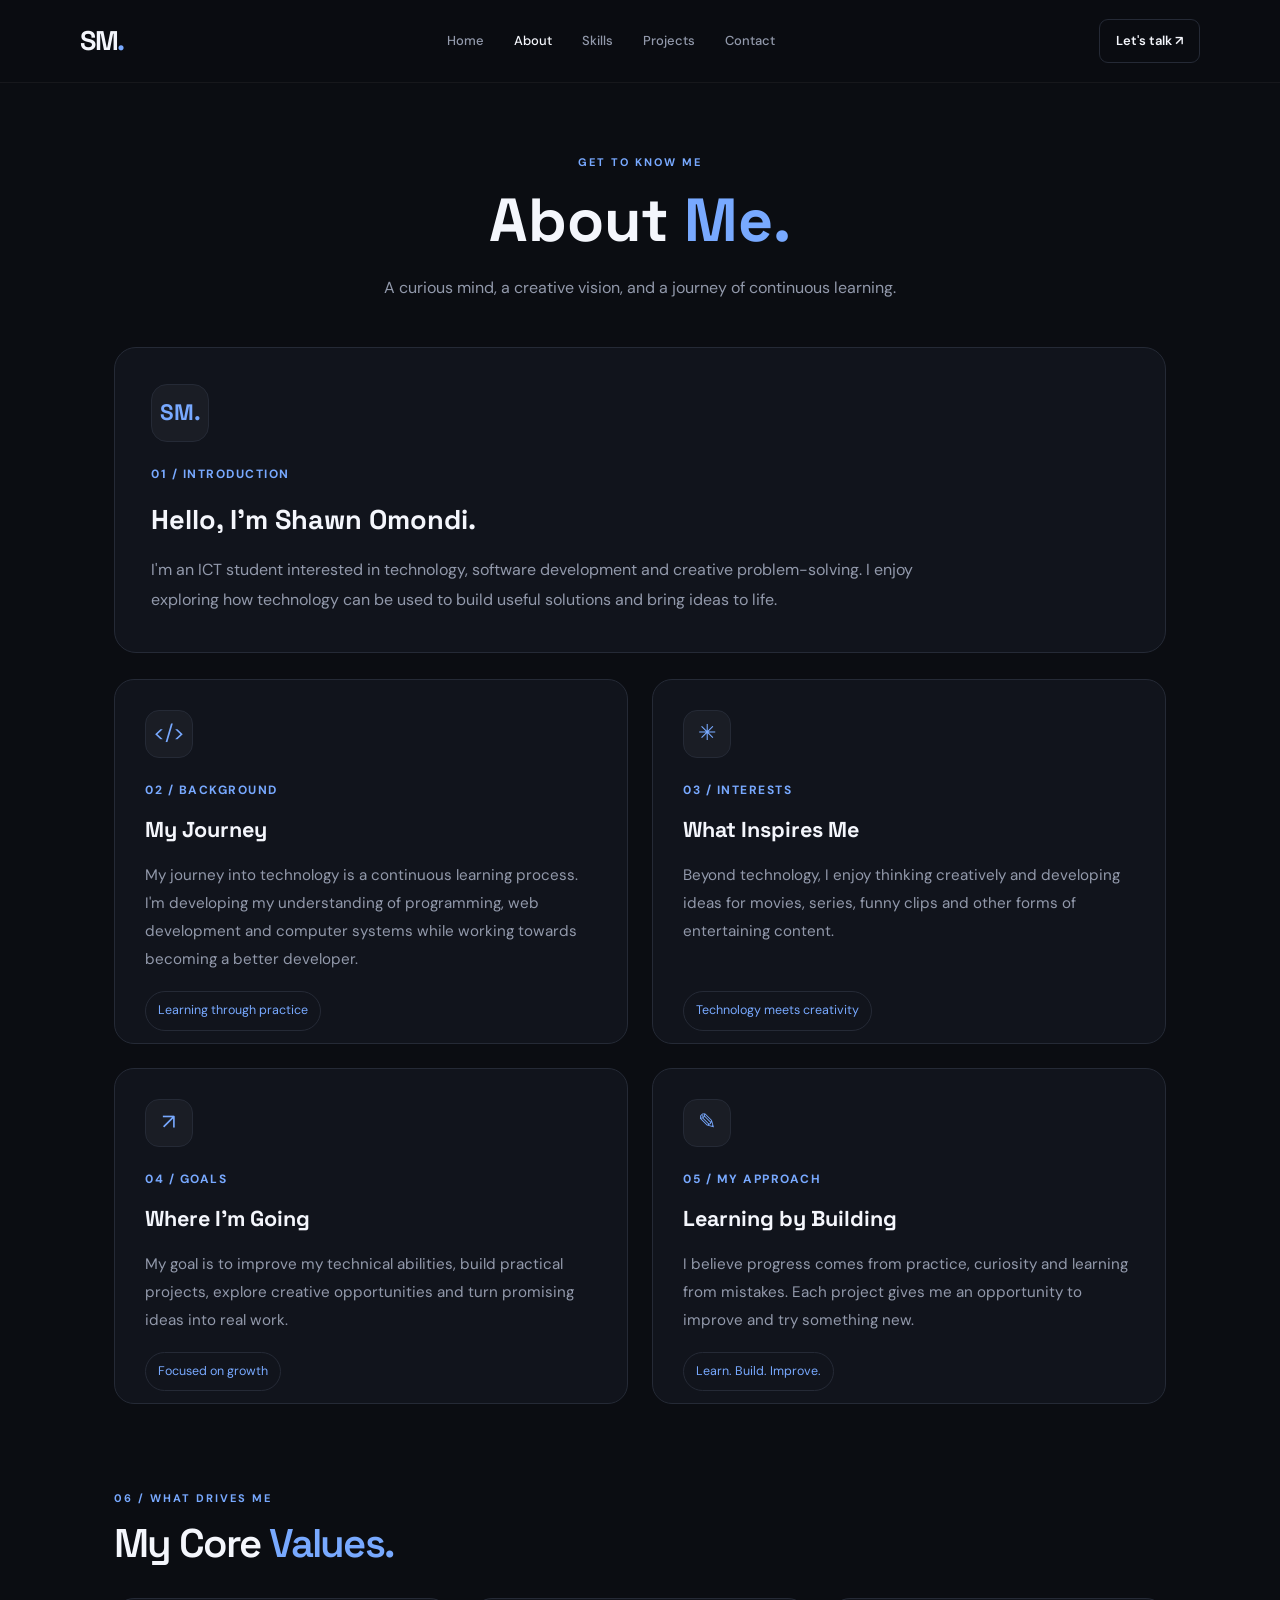
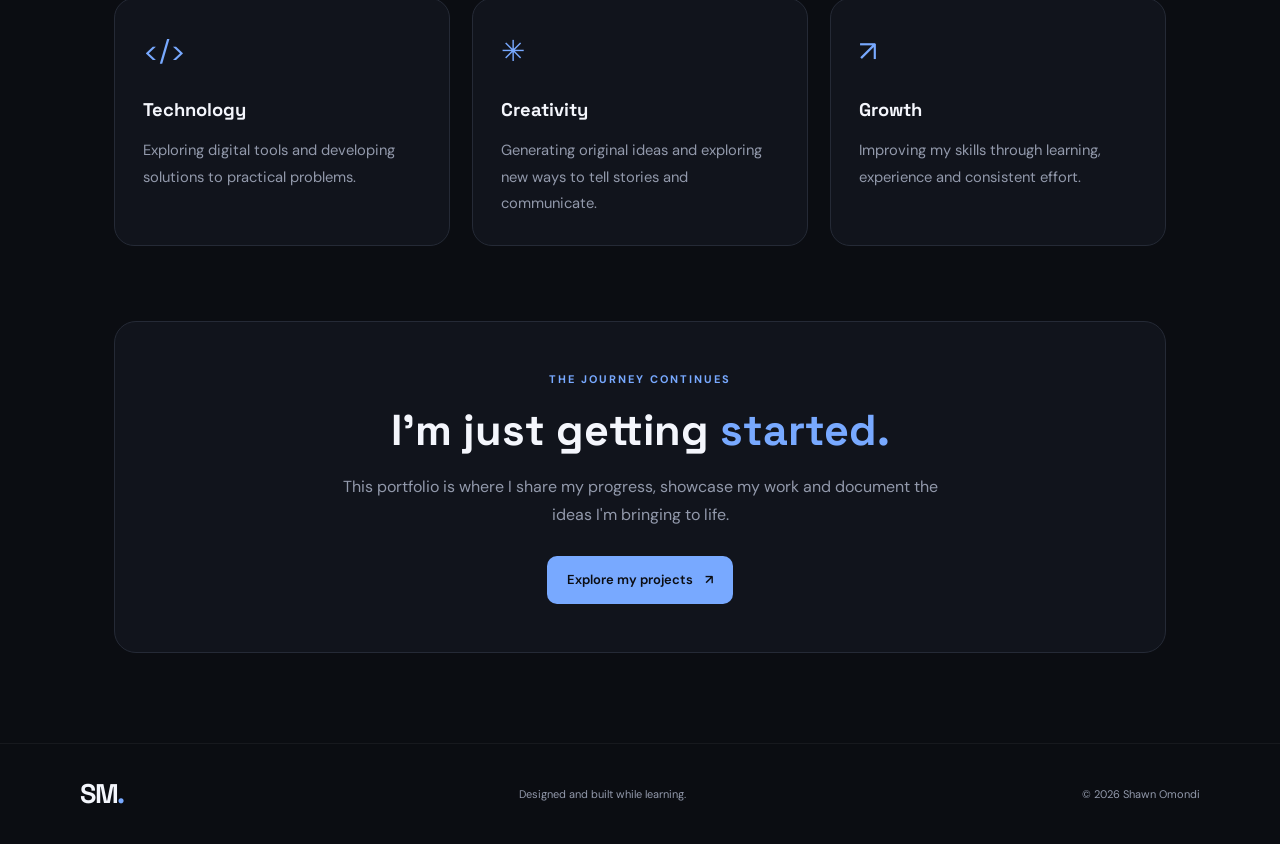
==== about.html @ 98541214 "Add files via upload" ====
<!DOCTYPE html>
<html lang="en">

<head>
    <meta charset="UTF-8">
    <meta name="viewport" content="width=device-width, initial-scale=1.0">

    <meta name="description"
          content="Learn more about Shawn Omondi, an ICT student, aspiring developer and creative thinker.">

    <title>About | Shawn Omondi</title>

    <!-- Google Fonts -->
    <link rel="preconnect" href="https://fonts.googleapis.com">
    <link rel="preconnect" href="https://fonts.gstatic.com" crossorigin>

    <link href="https://fonts.googleapis.com/css2?family=DM+Sans:wght@400;500;600;700&family=Space+Grotesk:wght@400;500;600;700&display=swap"
          rel="stylesheet">

    <!-- Shared stylesheet -->
    <link rel="stylesheet" href="style.css">
</head>

<body>

    <!-- Website navigation -->
    <header class="header">

        <nav class="navbar container" aria-label="Main navigation">

            <a href="index.html" class="logo">
                SM<span>.</span>
            </a>

            <div class="nav-links">
                <a href="index.html" class="nav-link">Home</a>
                <a href="about.html" class="nav-link active">About</a>
                <a href="skills.html" class="nav-link">Skills</a>
                <a href="projects.html" class="nav-link">Projects</a>
                <a href="contact.html" class="nav-link">Contact</a>
            </div>

            <a href="contact.html" class="nav-button">Let's talk ↗</a>

        </nav>

    </header>


    <!-- Main About page -->
    <main>

        <section class="about-section container">

            <!-- Page heading -->
            <div class="about-heading">

                <p class="eyebrow">GET TO KNOW ME</p>

                <h1>
                    About <span class="accent">Me.</span>
                </h1>

                <p class="about-intro">
                    A curious mind, a creative vision, and a journey
                    of continuous learning.
                </p>

            </div>


            <!-- Introduction card -->
            <section class="about-main-card">

                <div class="about-card-icon">SM<span>.</span></div>

                <p class="eyebrow">01 / INTRODUCTION</p>

                <h2>Hello, I'm Shawn Omondi.</h2>

                <p>
                    I'm an ICT student interested in technology,
                    software development and creative problem-solving.
                    I enjoy exploring how technology can be used to
                    build useful solutions and bring ideas to life.
                </p>

            </section>


            <!-- Background and interests cards -->
            <div class="about-grid">

                <!-- Background card -->
                <article class="about-info-card">

                    <div class="about-info-icon">&lt;/&gt;</div>

                    <p class="eyebrow">02 / BACKGROUND</p>

                    <h2>My Journey</h2>

                    <p>
                        My journey into technology is a continuous
                        learning process. I'm developing my
                        understanding of programming, web development
                        and computer systems while working towards
                        becoming a better developer.
                    </p>

                    <span class="about-card-label">
                        Learning through practice
                    </span>

                </article>


                <!-- Interests card -->
                <article class="about-info-card">

                    <div class="about-info-icon">✳</div>

                    <p class="eyebrow">03 / INTERESTS</p>

                    <h2>What Inspires Me</h2>

                    <p>
                        Beyond technology, I enjoy thinking creatively
                        and developing ideas for movies, series, funny
                        clips and other forms of entertaining content.
                    </p>

                    <span class="about-card-label">
                        Technology meets creativity
                    </span>

                </article>


                <!-- Goals card -->
                <article class="about-info-card">

                    <div class="about-info-icon">↗</div>

                    <p class="eyebrow">04 / GOALS</p>

                    <h2>Where I'm Going</h2>

                    <p>
                        My goal is to improve my technical abilities,
                        build practical projects, explore creative
                        opportunities and turn promising ideas into
                        real work.
                    </p>

                    <span class="about-card-label">
                        Focused on growth
                    </span>

                </article>


                <!-- Personal approach card -->
                <article class="about-info-card">

                    <div class="about-info-icon">✎</div>

                    <p class="eyebrow">05 / MY APPROACH</p>

                    <h2>Learning by Building</h2>

                    <p>
                        I believe progress comes from practice,
                        curiosity and learning from mistakes.
                        Each project gives me an opportunity to
                        improve and try something new.
                    </p>

                    <span class="about-card-label">
                        Learn. Build. Improve.
                    </span>

                </article>

            </div>


            <!-- Personal values -->
            <section class="about-values">

                <div class="section-heading">

                    <p class="eyebrow">06 / WHAT DRIVES ME</p>

                    <h2>
                        My Core <span class="accent">Values.</span>
                    </h2>

                </div>


                <div class="values-grid">

                    <article class="value-card">

                        <div class="value-icon">&lt;/&gt;</div>

                        <h3>Technology</h3>

                        <p>
                            Exploring digital tools and developing
                            solutions to practical problems.
                        </p>

                    </article>


                    <article class="value-card">

                        <div class="value-icon">✳</div>

                        <h3>Creativity</h3>

                        <p>
                            Generating original ideas and exploring
                            new ways to tell stories and communicate.
                        </p>

                    </article>


                    <article class="value-card">

                        <div class="value-icon">↗</div>

                        <h3>Growth</h3>

                        <p>
                            Improving my skills through learning,
                            experience and consistent effort.
                        </p>

                    </article>

                </div>

            </section>


            <!-- Closing card -->
            <section class="about-closing">

                <p class="eyebrow">THE JOURNEY CONTINUES</p>

                <h2>
                    I'm just getting <span class="accent">started.</span>
                </h2>

                <p>
                    This portfolio is where I share my progress,
                    showcase my work and document the ideas I'm
                    bringing to life.
                </p>

                <a href="projects.html" class="button button-primary">
                    Explore my projects <span>↗</span>
                </a>

            </section>

        </section>

    </main>


    <!-- Website footer -->
    <footer class="footer">

        <div class="container footer-content">

            <a href="index.html" class="logo">
                SM<span>.</span>
            </a>

            <p>Designed and built while learning.</p>

            <p>&copy; 2026 Shawn Omondi</p>

        </div>

    </footer>

</body>

</html>
---- style.css ----
/* ========================================
   1. DESIGN SYSTEM
======================================== */

:root {
    --bg: #0b0d12;
    --surface: #11141c;
    --surface-hover: #171b26;
    --border: #252a36;

    --text: #f4f6fc;
    --muted: #9299ab;

    --accent: #78a9ff;
    --accent-hover: #a1c2ff;

    --font-body: "DM Sans", sans-serif;
    --font-heading: "Space Grotesk", sans-serif;

    --container-width: 1120px;
    --radius: 16px;

    --transition: 220ms ease;
}


/* ========================================
   2. RESET AND BASE STYLES
======================================== */

* {
    box-sizing: border-box;
    margin: 0;
    padding: 0;
}

html {
    scroll-behavior: smooth;
    scroll-padding-top: 100px;
}

body {
    background: var(--bg);
    color: var(--text);
    font-family: var(--font-body);
    font-size: 16px;
    line-height: 1.7;
    -webkit-font-smoothing: antialiased;
}

a {
    color: inherit;
    text-decoration: none;
}

button,
a {
    -webkit-tap-highlight-color: transparent;
}

button:focus-visible,
a:focus-visible {
    outline: 2px solid var(--accent);
    outline-offset: 5px;
}

::selection {
    background: var(--accent);
    color: var(--bg);
}

.container {
    width: min(
        var(--container-width),
        calc(100% - 48px)
    );
    margin-inline: auto;
}

.accent {
    color: var(--accent);
}


/* ========================================
   3. NAVIGATION
======================================== */

.header {
    position: sticky;
    top: 0;
    z-index: 100;

    background: rgb(11 13 18 / 88%);
    border-bottom: 1px solid rgb(255 255 255 / 5%);

    backdrop-filter: blur(16px);
    -webkit-backdrop-filter: blur(16px);
}

.navbar {
    min-height: 82px;

    display: flex;
    align-items: center;
    justify-content: space-between;
    gap: 28px;
}

.logo {
    font-family: var(--font-heading);
    font-size: 27px;
    font-weight: 700;
    letter-spacing: -1.5px;
}

.logo span {
    color: var(--accent);
}

.nav-links {
    display: flex;
    align-items: center;
    gap: 30px;
}

.nav-link {
    color: var(--muted);
    font-size: 13px;
    font-weight: 500;

    transition: color var(--transition);
}

.nav-link:hover,
.nav-link.active {
    color: var(--text);
}

.nav-button {
    padding: 10px 16px;

    border: 1px solid var(--border);
    border-radius: 9px;

    font-size: 13px;
    font-weight: 600;

    transition:
        border-color var(--transition),
        background var(--transition);
}

.nav-button:hover {
    border-color: var(--accent);
    background: var(--surface);
}


/* ========================================
   4. HERO SECTION
======================================== */

.hero {
    min-height: 620px;
    padding-block: 100px 110px;

    display: grid;
    grid-template-columns: 1.1fr 0.9fr;
    align-items: center;
    gap: 60px;
}

.hero-content {
    max-width: 620px;
}

.availability {
    width: fit-content;

    display: flex;
    align-items: center;
    gap: 9px;

    padding: 7px 12px;
    margin-bottom: 32px;

    color: var(--muted);
    background: var(--surface);

    border: 1px solid var(--border);
    border-radius: 100px;

    font-size: 12px;
}

.status-dot {
    width: 7px;
    height: 7px;

    background: #7ee0ad;
    border-radius: 50%;

    box-shadow: 0 0 12px rgb(126 224 173 / 30%);
}

.eyebrow {
    color: var(--accent);

    font-size: 11px;
    font-weight: 700;
    letter-spacing: 2px;
}

.hero h1 {
    margin-top: 10px;

    font-family: var(--font-heading);
    font-size: clamp(46px, 6vw, 76px);
    font-weight: 700;
    letter-spacing: -4px;
    line-height: 1.12;
}

.hero h2 {
    max-width: 500px;
    margin-top: 18px;

    color: #c5cbd8;

    font-family: var(--font-heading);
    font-size: clamp(21px, 2.6vw, 29px);
    font-weight: 500;
    line-height: 1.4;
    letter-spacing: -0.8px;
}

.hero-description {
    max-width: 490px;
    margin-top: 22px;

    color: var(--muted);
    font-size: 15px;
    line-height: 1.9;
}

.hero-actions {
    display: flex;
    flex-wrap: wrap;
    align-items: center;
    gap: 13px;

    margin-top: 30px;
}

.button {
    min-height: 48px;
    padding: 12px 19px;

    display: inline-flex;
    align-items: center;
    justify-content: center;
    gap: 12px;

    border: 1px solid transparent;
    border-radius: 10px;

    font-size: 13px;
    font-weight: 600;

    transition:
        transform var(--transition),
        background var(--transition),
        border-color var(--transition);
}

.button:hover {
    transform: translateY(-2px);
}

.button-primary {
    color: #0b0d12;
    background: var(--accent);
}

.button-primary:hover {
    background: var(--accent-hover);
}

.button-secondary {
    color: var(--text);
    border-color: var(--border);
    background: transparent;
}

.button-secondary:hover {
    background: var(--surface);
    border-color: #41495c;
}

.hero-footer {
    display: flex;
    align-items: center;
    flex-wrap: wrap;
    gap: 13px;

    margin-top: 48px;

    color: #777f92;
    font-size: 10px;
    font-weight: 700;
    letter-spacing: 1.2px;
}

.footer-divider {
    width: 4px;
    height: 4px;

    background: var(--accent);
    border-radius: 50%;
}


/* ========================================
   5. HERO VISUAL
======================================== */

.hero-visual {
    min-height: 390px;

    position: relative;

    display: grid;
    place-items: center;
}

.visual-orbit {
    position: absolute;

    border: 1px solid rgb(120 169 255 / 12%);
    border-radius: 50%;
}

.orbit-one {
    width: 330px;
    height: 330px;
}

.orbit-two {
    width: 440px;
    height: 440px;

    border-color: rgb(120 169 255 / 7%);
}

.visual-card {
    width: min(100%, 320px);
    padding: 30px;

    position: relative;
    z-index: 2;

    background: linear-gradient(
        145deg,
        #171c28,
        #10131b
    );

    border: 1px solid #2a3141;
    border-radius: 20px;

    box-shadow: 0 30px 100px rgb(0 0 0 / 35%);
}

.visual-label {
    color: var(--muted);

    font-size: 10px;
    font-weight: 700;
    letter-spacing: 1.8px;
}

.visual-symbol {
    margin-top: 25px;

    color: var(--accent);

    font-family: var(--font-heading);
    font-size: 64px;
    font-weight: 700;
    line-height: 1.2;
    letter-spacing: -5px;
}

.visual-card h3 {
    margin-top: 14px;

    font-family: var(--font-heading);
    font-size: 21px;
    letter-spacing: -0.5px;
}

.visual-card > p {
    margin-top: 8px;

    color: var(--muted);
    font-size: 12px;
    line-height: 1.8;
}

.visual-tags {
    display: flex;
    flex-wrap: wrap;
    gap: 8px;

    margin-top: 24px;
}

.visual-tags span,
.project-tags span {
    padding: 5px 9px;

    color: #bdc9e1;
    background: #20283a;

    border: 1px solid #303b52;
    border-radius: 6px;

    font-size: 10px;
    font-weight: 600;
}

.floating-badge {
    padding: 10px 13px;

    position: absolute;
    z-index: 3;

    background: #171c28;
    border: 1px solid var(--border);
    border-radius: 10px;

    font-size: 11px;
    font-weight: 600;

    box-shadow: 0 10px 30px rgb(0 0 0 / 25%);

    animation: float 4s ease-in-out infinite;
}

.floating-badge span {
    margin-right: 5px;
    color: var(--accent);
}

.badge-top {
    top: 65px;
    right: 0;
}

.badge-bottom {
    bottom: 55px;
    left: 0;
    animation-delay: -2s;
}

@keyframes float {
    0%, 100% {
        transform: translateY(0);
    }

    50% {
        transform: translateY(-7px);
    }
}


/* ========================================
   6. GENERAL SECTIONS
======================================== */

.section {
    padding-block: 100px;
    border-top: 1px solid rgb(255 255 255 / 5%);
}

.section-heading {
    max-width: 650px;
    margin-bottom: 42px;
}

.section-heading h2,
.contact-card h2 {
    margin-top: 12px;

    font-family: var(--font-heading);
    font-size: clamp(32px, 4vw, 46px);
    font-weight: 600;
    line-height: 1.2;
    letter-spacing: -1.8px;
}

.section-description {
    margin-top: 15px;
    color: var(--muted);
    font-size: 14px;
}


/* ========================================
   7. ABOUT SECTION
======================================== */

.about-content {
    max-width: 760px;
}

.about-content p {
    color: var(--muted);
    font-size: 16px;
    line-height: 2;
}

.about-content p + p {
    margin-top: 18px;
}


/* ========================================
   8. SKILLS SECTION
======================================== */

.skills-grid {
    display: grid;
    grid-template-columns: repeat(3, minmax(0, 1fr));
    gap: 18px;
}

.skill-card {
    min-height: 225px;
    padding: 25px;

    background: var(--surface);
    border: 1px solid var(--border);
    border-radius: var(--radius);

    transition:
        transform var(--transition),
        border-color var(--transition),
        background var(--transition);
}

.skill-card:hover {
    transform: translateY(-5px);

    background: var(--surface-hover);
    border-color: #465675;
}

.skill-number {
    color: var(--accent);
    font-size: 11px;
    font-weight: 700;
}

.skill-card h3 {
    margin-top: 22px;

    font-family: var(--font-heading);
    font-size: 21px;
}

.skill-card p {
    margin-top: 8px;

    color: var(--muted);
    font-size: 12px;
    line-height: 1.8;
}

.skill-status {
    display: inline-block;
    margin-top: 20px;

    color: #a8c3ff;
    font-size: 10px;
    font-weight: 700;
    letter-spacing: 0.5px;
}


/* ========================================
   9. PROJECTS SECTION
======================================== */

.projects-grid {
    display: grid;
    grid-template-columns: repeat(2, minmax(0, 1fr));
    gap: 22px;
}

.project-card {
    overflow: hidden;

    background: var(--surface);
    border: 1px solid var(--border);
    border-radius: var(--radius);

    transition:
        transform var(--transition),
        border-color var(--transition);
}

.project-card:hover {
    transform: translateY(-5px);
    border-color: #465675;
}

.project-preview {
    min-height: 220px;
    padding: 22px;

    display: flex;
    align-items: flex-start;
    justify-content: space-between;

    background:
        radial-gradient(
            circle at 80% 75%,
            rgb(120 169 255 / 17%),
            transparent 45%
        ),
        #151a26;
}

.project-preview > span {
    color: #a4aec3;

    font-size: 10px;
    font-weight: 700;
    letter-spacing: 1px;
}

.preview-symbol {
    align-self: center;

    color: var(--accent);

    font-family: var(--font-heading);
    font-size: 58px;
    font-weight: 700;
}

.preview-two {
    background:
        radial-gradient(
            circle at 25% 30%,
            rgb(174 140 255 / 16%),
            transparent 45%
        ),
        #171522;
}

.preview-two .preview-symbol {
    color: #b9a0ff;
}

.project-info {
    padding: 25px;
}

.project-type {
    color: var(--accent);

    font-size: 10px;
    font-weight: 700;
    letter-spacing: 1.2px;
}

.project-info h3 {
    margin-top: 9px;

    font-family: var(--font-heading);
    font-size: 23px;
}

.project-info > p:not(.project-type) {
    margin-top: 10px;

    color: var(--muted);
    font-size: 13px;
    line-height: 1.8;
}

.project-tags {
    display: flex;
    flex-wrap: wrap;
    gap: 8px;

    margin-top: 18px;
}


/* ========================================
   10. CONTACT SECTION
======================================== */

.contact-card {
    padding: 65px 35px;

    text-align: center;

    background:
        radial-gradient(
            circle at 50% 0%,
            rgb(120 169 255 / 10%),
            transparent 60%
        ),
        var(--surface);

    border: 1px solid var(--border);
    border-radius: 22px;
}

.contact-card h2 {
    max-width: 650px;
    margin: 14px auto 0;
}

.contact-card > p:not(.eyebrow) {
    max-width: 550px;
    margin: 18px auto 25px;

    color: var(--muted);
    font-size: 14px;
    line-height: 1.9;
}


/* ========================================
   11. FOOTER
======================================== */

.footer {
    border-top: 1px solid rgb(255 255 255 / 5%);
}

.footer-content {
    min-height: 100px;

    display: flex;
    align-items: center;
    justify-content: space-between;
    gap: 20px;
}

.footer-content p {
    color: var(--muted);
    font-size: 11px;
}


/* ========================================
   12. RESPONSIVE DESIGN
======================================== */

@media (max-width: 900px) {
    .nav-links {
        gap: 16px;
    }

    .hero {
        grid-template-columns: 1fr;
        gap: 35px;

        padding-block: 80px;
    }

    .hero-content {
        max-width: 700px;
    }

    .hero-visual {
        min-height: 390px;
    }

    .skills-grid {
        grid-template-columns: repeat(2, minmax(0, 1fr));
    }
}


@media (max-width: 600px) {
    .container {
        width: calc(100% - 36px);
    }

    .navbar {
        min-height: 72px;
        gap: 12px;
    }

    .logo {
        font-size: 24px;
    }

    .nav-links {
        max-width: 100%;

        overflow-x: auto;
        gap: 18px;

        scrollbar-width: none;
    }

    .nav-links::-webkit-scrollbar {
        display: none;
    }

    .nav-link {
        flex-shrink: 0;
        font-size: 12px;
    }

    .nav-button {
        display: none;
    }

    .hero {
        padding-block: 65px 75px;
    }

    .availability {
        margin-bottom: 25px;
    }

    .hero h1 {
        font-size: clamp(42px, 11vw, 60px);
        letter-spacing: -2.5px;
    }

    .hero h2 {
        font-size: 22px;
    }

    .hero-description {
        font-size: 14px;
    }

    .hero-footer {
        gap: 9px;
        font-size: 8px;
    }

    .hero-visual {
        min-height: 340px;
    }

    .orbit-one {
        width: 260px;
        height: 260px;
    }

    .orbit-two {
        width: 320px;
        height: 320px;
    }

    .visual-card {
        max-width: 285px;
        padding: 24px;
    }

    .badge-top {
        top: 25px;
    }

    .badge-bottom {
        bottom: 25px;
    }

    .section {
        padding-block: 70px;
    }

    .skills-grid,
    .projects-grid {
        grid-template-columns: 1fr;
    }

    .skill-card {
        min-height: 200px;
    }

    .project-preview {
        min-height: 190px;
    }

    .contact-card {
        padding: 45px 22px;
    }

    .footer-content {
        padding-block: 25px;

        flex-direction: column;
        justify-content: center;
        gap: 8px;

        text-align: center;
    }
}


/* ========================================
   13. REDUCED MOTION ACCESSIBILITY
======================================== */

@media (prefers-reduced-motion: reduce) {
    *,
    *::before,
    *::after {
        scroll-behavior: auto !important;
        animation-duration: 0.01ms !important;
        animation-iteration-count: 1 !important;
        transition-duration: 0.01ms !important;
    }
}
/* ================================
   CONTACT PAGE
================================ */

.contact-section {
    padding-top: 70px;
    padding-bottom: 80px;
}

.contact-heading {
    max-width: 750px;
    margin: 0 auto 45px;
    text-align: center;
}

.contact-heading h1 {
    font-family: "Space Grotesk", sans-serif;
    font-size: clamp(2.2rem, 5vw, 3.5rem);
    line-height: 1.15;
    margin: 15px 0;
}

.contact-intro {
    max-width: 650px;
    margin: 0 auto;
    color: var(--muted);
    line-height: 1.8;
}

.contact-layout {
    display: grid;
    grid-template-columns: 1fr 1.15fr;
    gap: 28px;
    align-items: stretch;
}

/* Left contact information card */
.contact-info {
    background: #f5f5f7;
    color: #242936;
    padding: 38px;
    border-radius: 24px;
    min-width: 0;
}

.contact-info .eyebrow {
    color: #1688ed;
}

.contact-info h2 {
    font-family: "Space Grotesk", sans-serif;
    font-size: 1.8rem;
    line-height: 1.3;
    margin: 18px 0;
    color: #202638;
}

.contact-description {
    color: #727987;
    line-height: 1.8;
    margin-bottom: 30px;
}

.contact-item {
    display: flex;
    align-items: flex-start;
    gap: 16px;
    margin: 26px 0;
}

.contact-icon {
    flex: 0 0 42px;
    width: 42px;
    height: 42px;
    display: grid;
    place-items: center;
    border-radius: 12px;
    background: #e7edf7;
    color: #1688ed;
    font-size: 20px;
}

.contact-item h3 {
    font-size: 0.95rem;
    margin: 0 0 7px;
    color: #202638;
}

.contact-item p {
    color: #727987;
    font-size: 0.9rem;
    line-height: 1.6;
    margin: 0 0 7px;
}

.contact-item a {
    color: #1688ed;
    text-decoration: none;
    overflow-wrap: anywhere;
}

.contact-item a:hover {
    text-decoration: underline;
}

.social-section {
    margin-top: 35px;
}

.social-section h3 {
    font-size: 1rem;
    margin-bottom: 15px;
}

.social-links {
    display: flex;
    flex-wrap: wrap;
    gap: 10px;
}

.social-link {
    color: #1688ed;
    text-decoration: none;
    font-size: 0.85rem;
    padding: 9px 12px;
    border: 1px solid #d9e0eb;
    border-radius: 9px;
}

.social-link:hover {
    background: #e7edf7;
}

/* Right message form card */
.contact-form-card {
    background: #f5f5f7;
    color: #242936;
    padding: 38px;
    border-radius: 24px;
    min-width: 0;
}

.contact-form-card .eyebrow {
    color: #1688ed;
}

.contact-form-card h2 {
    font-family: "Space Grotesk", sans-serif;
    font-size: 1.7rem;
    line-height: 1.3;
    margin: 14px 0;
    color: #202638;
}

.form-description {
    color: #727987;
    line-height: 1.7;
    margin-bottom: 25px;
}

.form-group {
    display: flex;
    flex-direction: column;
    gap: 9px;
    margin-bottom: 18px;
}

.form-group label {
    color: #343b4b;
    font-size: 0.9rem;
    font-weight: 600;
}

.form-group input,
.form-group textarea {
    width: 100%;
    box-sizing: border-box;
    border: 1px solid #27344e;
    border-radius: 12px;
    background: #101a30;
    color: #ffffff;
    padding: 15px 16px;
    font: inherit;
    font-size: 0.95rem;
    outline: none;
    transition: border-color 0.2s, box-shadow 0.2s;
}

.form-group input {
    min-height: 49px;
}

.form-group textarea {
    min-height: 145px;
    resize: vertical;
}

.form-group input::placeholder,
.form-group textarea::placeholder {
    color: #a0aabe;
}

.form-group input:focus,
.form-group textarea:focus {
    border-color: #1688ed;
    box-shadow: 0 0 0 3px rgba(22, 136, 237, 0.15);
}

.form-submit {
    width: 100%;
    justify-content: center;
    border: none;
    cursor: pointer;
    background: #1688ed;
    color: #ffffff;
    font: inherit;
    font-weight: 700;
    padding: 16px 20px;
    border-radius: 12px;
}

.form-submit:hover {
    background: #0876d5;
}

.form-note {
    margin-top: 15px;
    color: #727987;
    font-size: 0.8rem;
    line-height: 1.6;
    text-align: center;
}

/* Bottom message */
.contact-closing {
    text-align: center;
    padding: 70px 15px 20px;
}

.contact-closing h2 {
    font-family: "Space Grotesk", sans-serif;
    font-size: clamp(1.8rem, 4vw, 2.7rem);
    margin: 15px 0 25px;
}

/* Responsive layout for tablets and phones */
@media (max-width: 800px) {
    .contact-layout {
        grid-template-columns: 1fr;
    }

    .contact-info,
    .contact-form-card {
        padding: 28px;
    }

    .contact-heading {
        margin-bottom: 32px;
    }
}

@media (max-width: 480px) {
    .contact-section {
        padding-top: 45px;
        padding-bottom: 50px;
    }

    .contact-info,
    .contact-form-card {
        padding: 22px;
        border-radius: 18px;
    }

    .contact-item {
        gap: 12px;
    }

    .contact-icon {
        flex-basis: 36px;
        width: 36px;
        height: 36px;
    }
}
/* =========================================
   ABOUT PAGE — ORGANIZED CARD LAYOUT
========================================= */

.about-section {
    max-width: 1100px;
    padding: 70px 24px 90px;
    margin: 0 auto;
    box-sizing: border-box;
}

/* Page heading */
.about-heading {
    max-width: 720px;
    margin: 0 auto 45px;
    text-align: center;
}

.about-heading h1 {
    font-family: "Space Grotesk", sans-serif;
    font-size: clamp(2.5rem, 5vw, 3.8rem);
    line-height: 1.15;
    margin: 14px 0 18px;
}

.about-intro {
    max-width: 600px;
    margin: 0 auto;
    color: var(--muted);
    font-size: 1rem;
    line-height: 1.8;
}

/* Large introduction card */
.about-main-card {
    padding: 36px;
    margin-bottom: 26px;
    border: 1px solid var(--border);
    border-radius: 22px;
    background: var(--surface);
    box-sizing: border-box;
}

.about-card-icon {
    width: 58px;
    height: 58px;
    display: flex;
    align-items: center;
    justify-content: center;
    margin-bottom: 22px;
    border: 1px solid var(--border);
    border-radius: 16px;
    background: rgba(255, 255, 255, 0.04);
    color: var(--accent);
    font-family: "Space Grotesk", sans-serif;
    font-size: 1.4rem;
    font-weight: 700;
}

.about-main-card .eyebrow,
.about-info-card .eyebrow {
    letter-spacing: 1.5px;
    font-size: 0.75rem;
}

.about-main-card h2 {
    font-family: "Space Grotesk", sans-serif;
    font-size: 1.7rem;
    margin: 12px 0;
}

.about-main-card > p:last-child {
    max-width: 800px;
    margin-bottom: 0;
    color: var(--muted);
    line-height: 1.9;
}

/* Four evenly spaced information cards */
.about-grid {
    display: grid;
    grid-template-columns: repeat(2, minmax(0, 1fr));
    gap: 24px;
    align-items: stretch;
}

.about-info-card {
    display: flex;
    flex-direction: column;
    align-items: flex-start;
    min-width: 0;
    padding: 30px;
    border: 1px solid var(--border);
    border-radius: 20px;
    background: var(--surface);
    box-sizing: border-box;
    transition: transform 0.25s ease, border-color 0.25s ease;
}

.about-info-card:hover {
    transform: translateY(-4px);
    border-color: var(--accent);
}

.about-info-icon {
    width: 48px;
    height: 48px;
    display: flex;
    align-items: center;
    justify-content: center;
    margin-bottom: 22px;
    border: 1px solid var(--border);
    border-radius: 14px;
    background: rgba(255, 255, 255, 0.04);
    color: var(--accent);
    font-size: 1.35rem;
}

.about-info-card h2 {
    margin: 12px 0;
    font-family: "Space Grotesk", sans-serif;
    font-size: 1.35rem;
}

.about-info-card > p:not(.eyebrow) {
    margin: 0;
    color: var(--muted);
    line-height: 1.85;
    font-size: 0.95rem;
}

.about-card-label {
    display: inline-block;
    margin-top: auto;
    padding: 8px 12px;
    position: relative;
    top: 18px;
    border: 1px solid var(--border);
    border-radius: 50px;
    color: var(--accent);
    font-size: 0.78rem;
}

/* Core values section */
.about-values {
    margin-top: 85px;
}

.about-values .section-heading {
    margin-bottom: 30px;
}

.about-values .section-heading h2 {
    font-family: "Space Grotesk", sans-serif;
    font-size: clamp(1.8rem, 4vw, 2.5rem);
    margin-top: 12px;
}

.values-grid {
    display: grid;
    grid-template-columns: repeat(3, minmax(0, 1fr));
    gap: 22px;
    align-items: stretch;
}

.value-card {
    padding: 28px;
    border: 1px solid var(--border);
    border-radius: 20px;
    background: var(--surface);
    box-sizing: border-box;
    transition: transform 0.25s ease, border-color 0.25s ease;
}

.value-card:hover {
    transform: translateY(-4px);
    border-color: var(--accent);
}

.value-icon {
    margin-bottom: 18px;
    color: var(--accent);
    font-size: 1.8rem;
}

.value-card h3 {
    margin-bottom: 12px;
    font-family: "Space Grotesk", sans-serif;
    font-size: 1.15rem;
}

.value-card p {
    margin-bottom: 0;
    color: var(--muted);
    line-height: 1.8;
    font-size: 0.92rem;
}

/* Final call-to-action card */
.about-closing {
    margin-top: 75px;
    padding: 48px 30px;
    text-align: center;
    border: 1px solid var(--border);
    border-radius: 22px;
    background: var(--surface);
    box-sizing: border-box;
}

.about-closing h2 {
    margin: 14px 0;
    font-family: "Space Grotesk", sans-serif;
    font-size: clamp(1.8rem, 4vw, 2.7rem);
    line-height: 1.3;
}

.about-closing > p:not(.eyebrow) {
    max-width: 600px;
    margin: 0 auto 26px;
    color: var(--muted);
    line-height: 1.8;
}

/* Tablet layout */
@media (max-width: 800px) {
    .about-section {
        padding: 55px 20px 70px;
    }

    .about-grid {
        gap: 18px;
    }

    .about-info-card {
        padding: 24px;
    }

    .values-grid {
        grid-template-columns: repeat(2, minmax(0, 1fr));
    }

    .about-values {
        margin-top: 65px;
    }
}

/* Mobile layout */
@media (max-width: 560px) {
    .about-section {
        padding: 40px 16px 55px;
    }

    .about-heading {
        margin-bottom: 30px;
    }

    .about-main-card {
        padding: 25px;
    }

    .about-grid,
    .values-grid {
        grid-template-columns: 1fr;
        gap: 16px;
    }

    .about-info-card,
    .value-card {
        padding: 25px;
    }

    .about-closing {
        margin-top: 50px;
        padding: 35px 22px;
    }
}
/* Reduce homepage profile picture size */
.profile-image-container {
width: 240px;
}
/* ===== CALCULATOR STYLING ===== */

.calculator-section {
min-height: 100vh;
display: flex;
flex-direction: column;
justify-content: center;
align-items: center;
padding: 30px 15px;
background: #0b1120;
color: #ffffff;
font-family: Arial, sans-serif;
}

.calculator-section h1 {
font-size: 32px;
margin-bottom: 10px;
color: #60a5fa;
}

.calculator-section p {
color: #cbd5e1;
margin-bottom: 25px;
}

.calculator {
width: 100%;
max-width: 320px;
padding: 20px;
background: #172033;
border: 1px solid #334155;
border-radius: 18px;
box-shadow: 0 10px 30px rgba(0, 0, 0, 0.4);
}

#display {
width: 100%;
height: 65px;
box-sizing: border-box;
margin-bottom: 15px;
padding: 10px;
border: none;
border-radius: 10px;
background: #0b1120;
color: #ffffff;
font-size: 28px;
text-align: right;
}

.calculator-buttons {
display: grid;
grid-template-columns: repeat(4, 1fr);
gap: 10px;
}

.calculator-buttons button {
height: 55px;
border: none;
border-radius: 10px;
background: #334155;
color: #ffffff;
font-size: 20px;
cursor: pointer;
transition: background 0.2s, transform 0.2s;
}

.calculator-buttons button:hover {
background: #475569;
transform: translateY(-2px);
}

.calculator-buttons button:active {
transform: scale(0.96);
}

.calculator-buttons .equals {
background: #2563eb;
grid-row: span 2;
height: auto;
}

.calculator-buttons .equals:hover {
background: #1d4ed8;
}

.calculator-buttons .zero {
grid-column: span 2;
}

.calculator-section > a {
margin-top: 25px;
color: #60a5fa;
text-decoration: none;
font-size: 16px;
}

.calculator-section > a:hover {
color: #93c5fd;
text-decoration: underline;
}
document.addEventListener("keydown", function(event) {
const key = event.key;



if (/^[0-9.]$/.test(key)) {
    appendValue(key);
}


else if (["+", "-", "*", "/"].includes(key)) {
    appendValue(key);
}

else if (key === "Enter") {
    event.preventDefault();
    calculateResult();
}

else if (key === "Escape") {
    clearDisplay();
}

else if (key === "Backspace") {
    event.preventDefault();
    deleteLast();
}


});
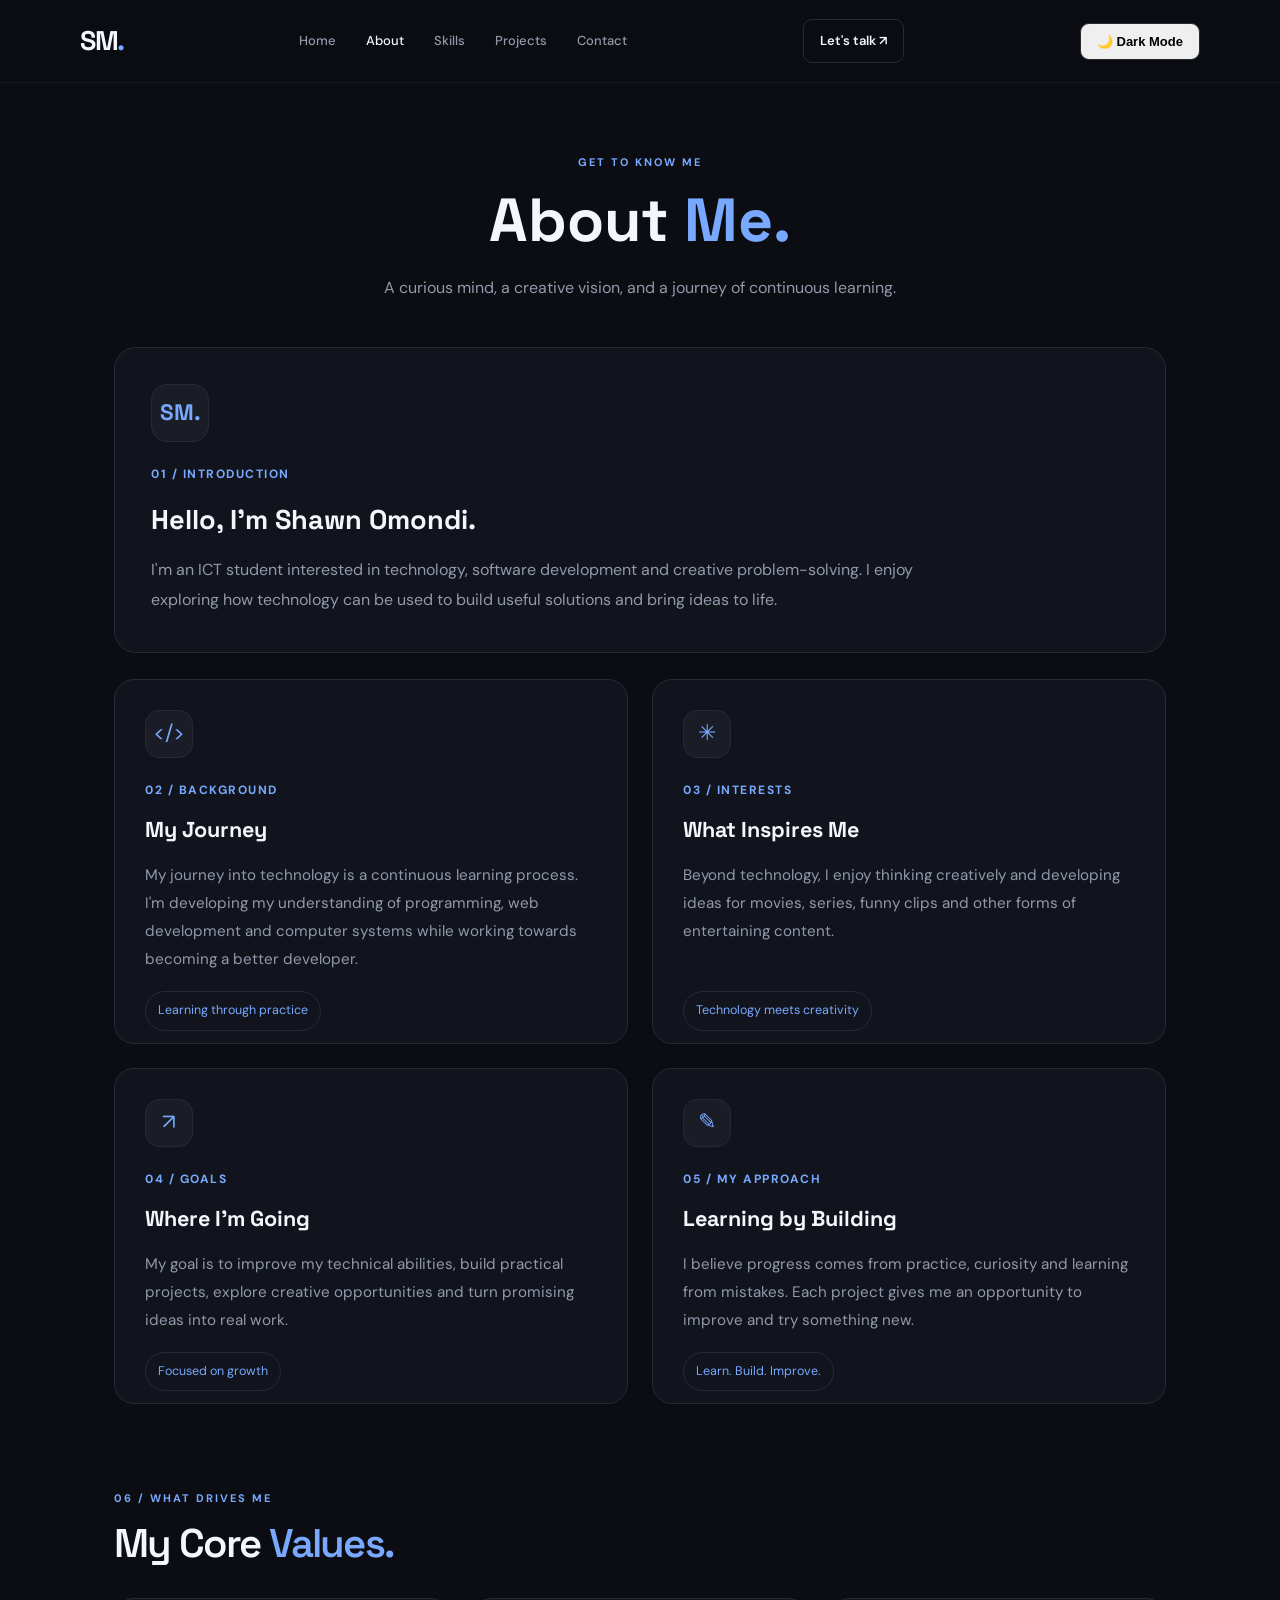
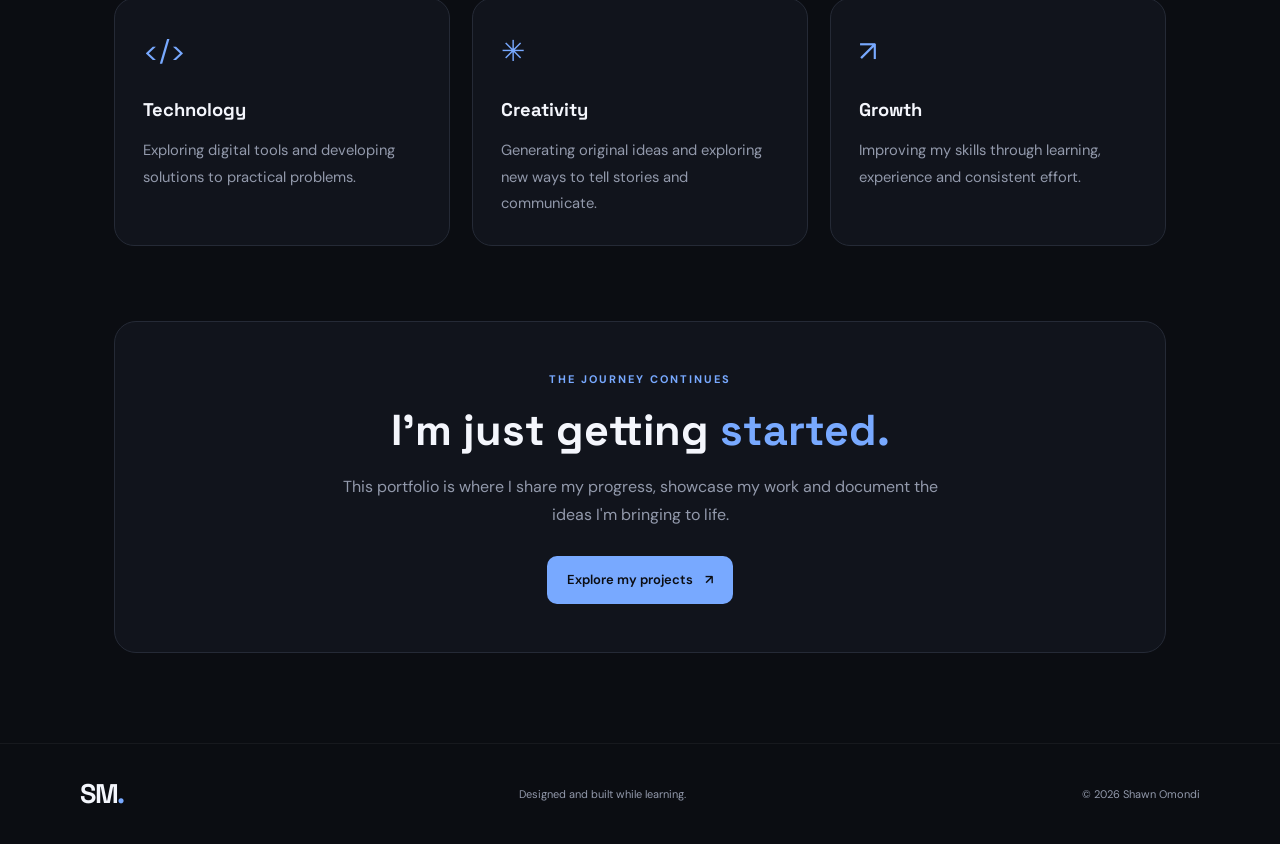
==== commit 79f97be8: "Add dark mode toggle button and script Added a dark mode toggle button and included a script for dar" ====
--- a/about.html
+++ b/about.html
@@ -41,6 +41,9 @@
             </div>
 
             <a href="contact.html" class="nav-button">Let's talk ↗</a>
+           <button type="button" id="theme-toggle" class="nav-button">
+    🌙 Dark Mode
+        </button>
 
         </nav>
 
@@ -290,6 +293,7 @@
 
     </footer>
 
+    <script src="coding-lessons/dark-mode.js"></script>
 </body>
 
-</html>+</html>
--- a/style.css
+++ b/style.css
@@ -606,6 +606,8 @@
     background: var(--surface);
     border: 1px solid var(--border);
     border-radius: var(--radius);
+    
+    box-shadow: 0 4px 15px rgba(0, 0, 0, 0.08);
 
     transition:
         transform var(--transition),
@@ -1590,33 +1592,215 @@
 color: #93c5fd;
 text-decoration: underline;
 }
-document.addEventListener("keydown", function(event) {
-const key = event.key;
-
-
-
-if (/^[0-9.]$/.test(key)) {
-    appendValue(key);
-}
-
-
-else if (["+", "-", "*", "/"].includes(key)) {
-    appendValue(key);
-}
-
-else if (key === "Enter") {
-    event.preventDefault();
-    calculateResult();
-}
-
-else if (key === "Escape") {
-    clearDisplay();
-}
-
-else if (key === "Backspace") {
-    event.preventDefault();
-    deleteLast();
-}
-
-
-});
+
+
+
+#transaction-list {
+list-style: none;
+padding: 0;
+margin-top: 20px;
+}
+
+#transaction-list li {
+display: flex;
+justify-content: space-between;
+align-items: center;
+gap: 12px;
+flex-wrap: wrap;
+padding: 15px;
+margin-bottom: 12px;
+background: #ffffff;
+border: 1px solid #e5e7eb;
+border-radius: 10px;
+box-shadow: 0 3px 8px rgba(0, 0, 0, 0.05);
+}
+
+#transaction-list li span {
+flex: 1;
+min-width: 180px;
+color: #333333;
+font-size: 15px;
+}
+
+#transaction-list button {
+padding: 8px 14px;
+border: none;
+border-radius: 6px;
+cursor: pointer;
+font-weight: bold;
+transition: 0.2s ease;
+}
+
+#transaction-list button:first-of-type {
+background-color: #2563eb !important;
+color: white;
+}
+
+
+#transaction-list button:first-of-type {
+background: #2563eb;
+color: #ffffff;
+}
+
+#transaction-list button:first-of-type:hover {
+background: #1d4ed8;
+}
+
+#transaction-list button:last-of-type {
+background: #dc2626;
+color: #ffffff;
+}
+
+#transaction-list button:last-of-type:hover {
+background: #b91c1c;
+}
+/* ===== BUDGET TRACKER SUMMARY CARDS ===== */
+
+.summary-container {
+display: grid;
+grid-template-columns: repeat(3, minmax(0, 1fr));
+gap: 20px;
+margin: 25px 0;
+}
+
+.summary-card {
+padding: 25px;
+border: 1px solid;
+border-radius: 14px;
+box-shadow: 0 5px 15px rgba(0, 0, 0, 0.08);
+transition: transform 0.2s ease, box-shadow 0.2s ease;
+}
+
+.summary-card:hover {
+transform: translateY(-4px);
+box-shadow: 0 10px 22px rgba(0, 0, 0, 0.12);
+}
+
+.summary-card h3 {
+margin-top: 0;
+font-size: 16px;
+color: #475569;
+}
+
+.summary-card p {
+margin-bottom: 0;
+font-size: 26px;
+font-weight: bold;
+overflow-wrap: anywhere;
+}
+
+.balance-card {
+background-color: #eff6ff;
+border-color: #bfdbfe;
+}
+
+.balance-card p {
+color: #2563eb;
+}
+
+.income-card {
+background-color: #f0fdf4;
+border-color: #bbf7d0;
+}
+
+.income-card p {
+color: #16a34a;
+}
+
+.expenses-card {
+background-color: #fef2f2;
+border-color: #fecaca;
+}
+
+.expenses-card p {
+color: #dc2626;
+}
+
+@media (max-width: 650px) {
+.summary-container {
+grid-template-columns: 1fr;
+}
+}
+
+.project-learning {
+    margin: 20px 0;
+    padding: 16px;
+    border-left: 3px solid #60a5fa;
+    background: rgba(96, 165, 250, 0.08);
+    border-radius: 8px;
+}
+
+.project-learning h3 {
+    font-size: 16px;
+    margin-bottom: 8px;
+    color: #60a5fa;
+}
+
+.project-learning p {
+    font-size: 14px;
+    line-height: 1.7;
+    margin: 0;
+    color: #cbd5e1;
+}
+
+
+body.dark-mode {
+background-color: #0f172a;
+color: #e2e8f0;
+}
+
+body.dark-mode .header {
+background-color: #0f172a;
+border-bottom: 1px solid #334155;
+}
+
+body.dark-mode .contact-form-card,
+body.dark-mode .contact-info,
+body.dark-mode .project-card,
+body.dark-mode .skill-card,
+body.dark-mode .about-card,
+body.dark-mode .calculator-section,
+body.dark-mode .budget-section {
+background-color: #1e293b;
+color: #e2e8f0;
+border-color: #334155;
+}
+
+body.dark-mode h1,
+body.dark-mode h2,
+body.dark-mode h3,
+body.dark-mode p,
+body.dark-mode label {
+color: #e2e8f0;
+}
+
+body.dark-mode input,
+body.dark-mode textarea,
+body.dark-mode select {
+background-color: #0f172a;
+color: #e2e8f0;
+border-color: #475569;
+}
+
+body.dark-mode .footer {
+background-color: #0f172a;
+border-top: 1px solid #334155;
+}
+
+body.dark-mode .nav-link {
+color: #e2e8f0;
+}
+
+body.dark-mode .nav-link:hover,
+body.dark-mode .nav-link.active {
+color: #60a5fa;
+}
+
+body.dark-mode .social-link,
+body.dark-mode .contact-item a {
+color: #60a5fa;
+}
+
+
+
+
